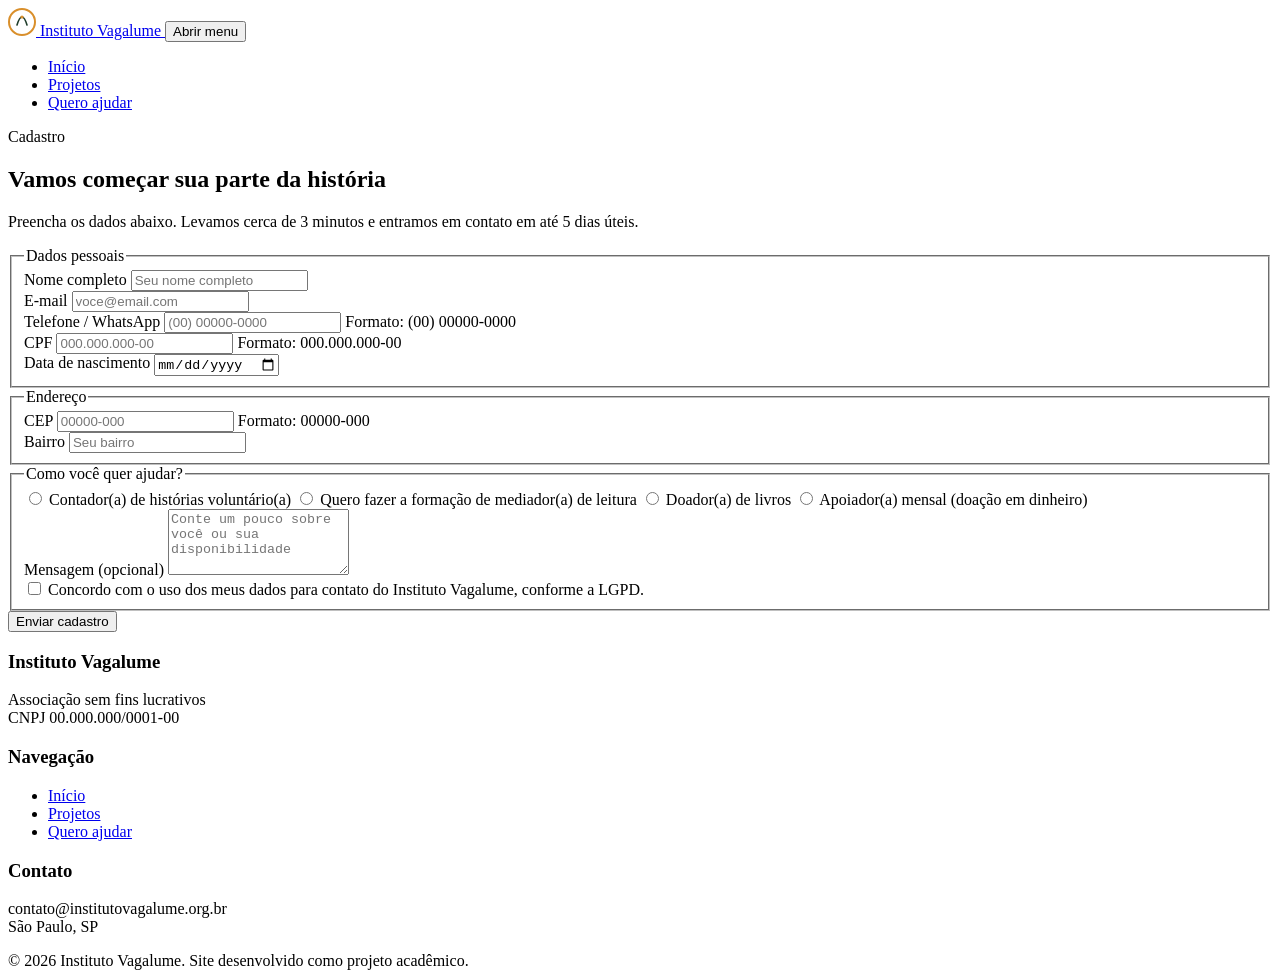
==== cadastro.html @ 4b7a6fb5 "Create cadastro.html for user registration This file contains the HTML structure for the Cadastro pa" ====
<!DOCTYPE html>
<html lang="pt-BR">
<head>
  <meta charset="UTF-8">
  <meta name="viewport" content="width=device-width, initial-scale=1.0">
  <title>Cadastro — Instituto Vagalume</title>
  <meta name="description" content="Cadastre-se como voluntário, mediador de leitura ou apoiador do Instituto Vagalume.">
  <link rel="stylesheet" href="css/styles.css">
</head>
<body>

  <header class="site-header">
    <div class="wrap">
      <a href="index.html" class="brand">
        <svg width="28" height="28" viewBox="0 0 28 28" fill="none" aria-hidden="true">
          <circle cx="14" cy="14" r="13" stroke="#D98F2B" stroke-width="2"/>
          <path d="M9 17c1.5-5 3.5-8 5-8s3.5 3 5 8" stroke="#1F3D2B" stroke-width="1.6" stroke-linecap="round"/>
          <circle cx="14" cy="9" r="1.6" fill="#D98F2B"/>
        </svg>
        Instituto Vagalume
      </a>

      <button class="nav-toggle" id="navToggle" aria-expanded="false" aria-controls="mainNav">
        <span></span>
        <span class="sr-only">Abrir menu</span>
      </button>

      <nav class="main-nav" id="mainNav">
        <div class="wrap">
          <ul>
            <li><a href="index.html">Início</a></li>
            <li><a href="projetos.html">Projetos</a></li>
            <li><a href="cadastro.html" aria-current="page">Quero ajudar</a></li>
          </ul>
        </div>
      </nav>
    </div>
  </header>

  <main>
    <section class="section">
      <div class="wrap">
        <div class="section-head">
          <span class="chapter-mark">Cadastro</span>
          <h1>Vamos começar sua parte da história</h1>
          <p>Preencha os dados abaixo. Levamos cerca de 3 minutos e entramos em contato em até 5 dias úteis.</p>
        </div>

        <div class="form-card">

          <div id="formStatus" class="form-status" role="alert"></div>

          <form id="cadastroForm" novalidate>

            <fieldset>
              <legend>Dados pessoais</legend>

              <div class="field">
                <label for="nome">Nome completo</label>
                <input type="text" id="nome" name="nome" placeholder="Seu nome completo" required minlength="3" autocomplete="name">
              </div>

              <div class="field-row">
                <div class="field">
                  <label for="email">E-mail</label>
                  <input type="email" id="email" name="email" placeholder="voce@email.com" required autocomplete="email">
                </div>

                <div class="field">
                  <label for="telefone">Telefone / WhatsApp</label>
                  <input type="tel" id="telefone" name="telefone"
                         placeholder="(00) 00000-0000"
                         pattern="\(\d{2}\) \d{5}-\d{4}"
                         maxlength="15"
                         inputmode="numeric"
                         required
                         autocomplete="tel">
                  <span class="hint">Formato: (00) 00000-0000</span>
                </div>
              </div>

              <div class="field-row">
                <div class="field">
                  <label for="cpf">CPF</label>
                  <input type="text" id="cpf" name="cpf"
                         placeholder="000.000.000-00"
                         pattern="\d{3}\.\d{3}\.\d{3}-\d{2}"
                         maxlength="14"
                         inputmode="numeric"
                         required>
                  <span class="hint">Formato: 000.000.000-00</span>
                </div>

                <div class="field">
                  <label for="nascimento">Data de nascimento</label>
                  <input type="date" id="nascimento" name="nascimento" required>
                </div>
              </div>
            </fieldset>

            <fieldset>
              <legend>Endereço</legend>

              <div class="field-row">
                <div class="field">
                  <label for="cep">CEP</label>
                  <input type="text" id="cep" name="cep"
                         placeholder="00000-000"
                         pattern="\d{5}-\d{3}"
                         maxlength="9"
                         inputmode="numeric"
                         required>
                  <span class="hint">Formato: 00000-000</span>
                </div>

                <div class="field">
                  <label for="bairro">Bairro</label>
                  <input type="text" id="bairro" name="bairro" placeholder="Seu bairro" required>
                </div>
              </div>
            </fieldset>

            <fieldset>
              <legend>Como você quer ajudar?</legend>

              <div class="field radio-group" role="radiogroup" aria-label="Forma de participação">
                <label>
                  <input type="radio" name="participacao" value="Contador de histórias" required>
                  Contador(a) de histórias voluntário(a)
                </label>
                <label>
                  <input type="radio" name="participacao" value="Mediador de leitura">
                  Quero fazer a formação de mediador(a) de leitura
                </label>
                <label>
                  <input type="radio" name="participacao" value="Doador de livros">
                  Doador(a) de livros
                </label>
                <label>
                  <input type="radio" name="participacao" value="Apoiador mensal">
                  Apoiador(a) mensal (doação em dinheiro)
                </label>
              </div>

              <div class="field">
                <label for="mensagem">Mensagem (opcional)</label>
                <textarea id="mensagem" name="mensagem" rows="4" placeholder="Conte um pouco sobre você ou sua disponibilidade"></textarea>
              </div>

              <div class="field checkbox-group">
                <label>
                  <input type="checkbox" id="termos" name="termos" required>
                  Concordo com o uso dos meus dados para contato do Instituto Vagalume, conforme a LGPD.
                </label>
              </div>
            </fieldset>

            <button type="submit" class="btn btn-primary">Enviar cadastro</button>
          </form>
        </div>
      </div>
    </section>
  </main>

  <footer class="site-footer">
    <div class="wrap">
      <div>
        <h3>Instituto Vagalume</h3>
        <p>Associação sem fins lucrativos<br>CNPJ 00.000.000/0001-00</p>
      </div>
      <div>
        <h3>Navegação</h3>
        <ul class="footer-links">
          <li><a href="index.html">Início</a></li>
          <li><a href="projetos.html">Projetos</a></li>
          <li><a href="cadastro.html">Quero ajudar</a></li>
        </ul>
      </div>
      <div>
        <h3>Contato</h3>
        <p>contato@institutovagalume.org.br<br>São Paulo, SP</p>
      </div>
    </div>
    <div class="wrap footer-bottom">
      &copy; 2026 Instituto Vagalume. Site desenvolvido como projeto acadêmico.
    </div>
  </footer>

  <script src="js/script.js"></script>
</body>
</html>
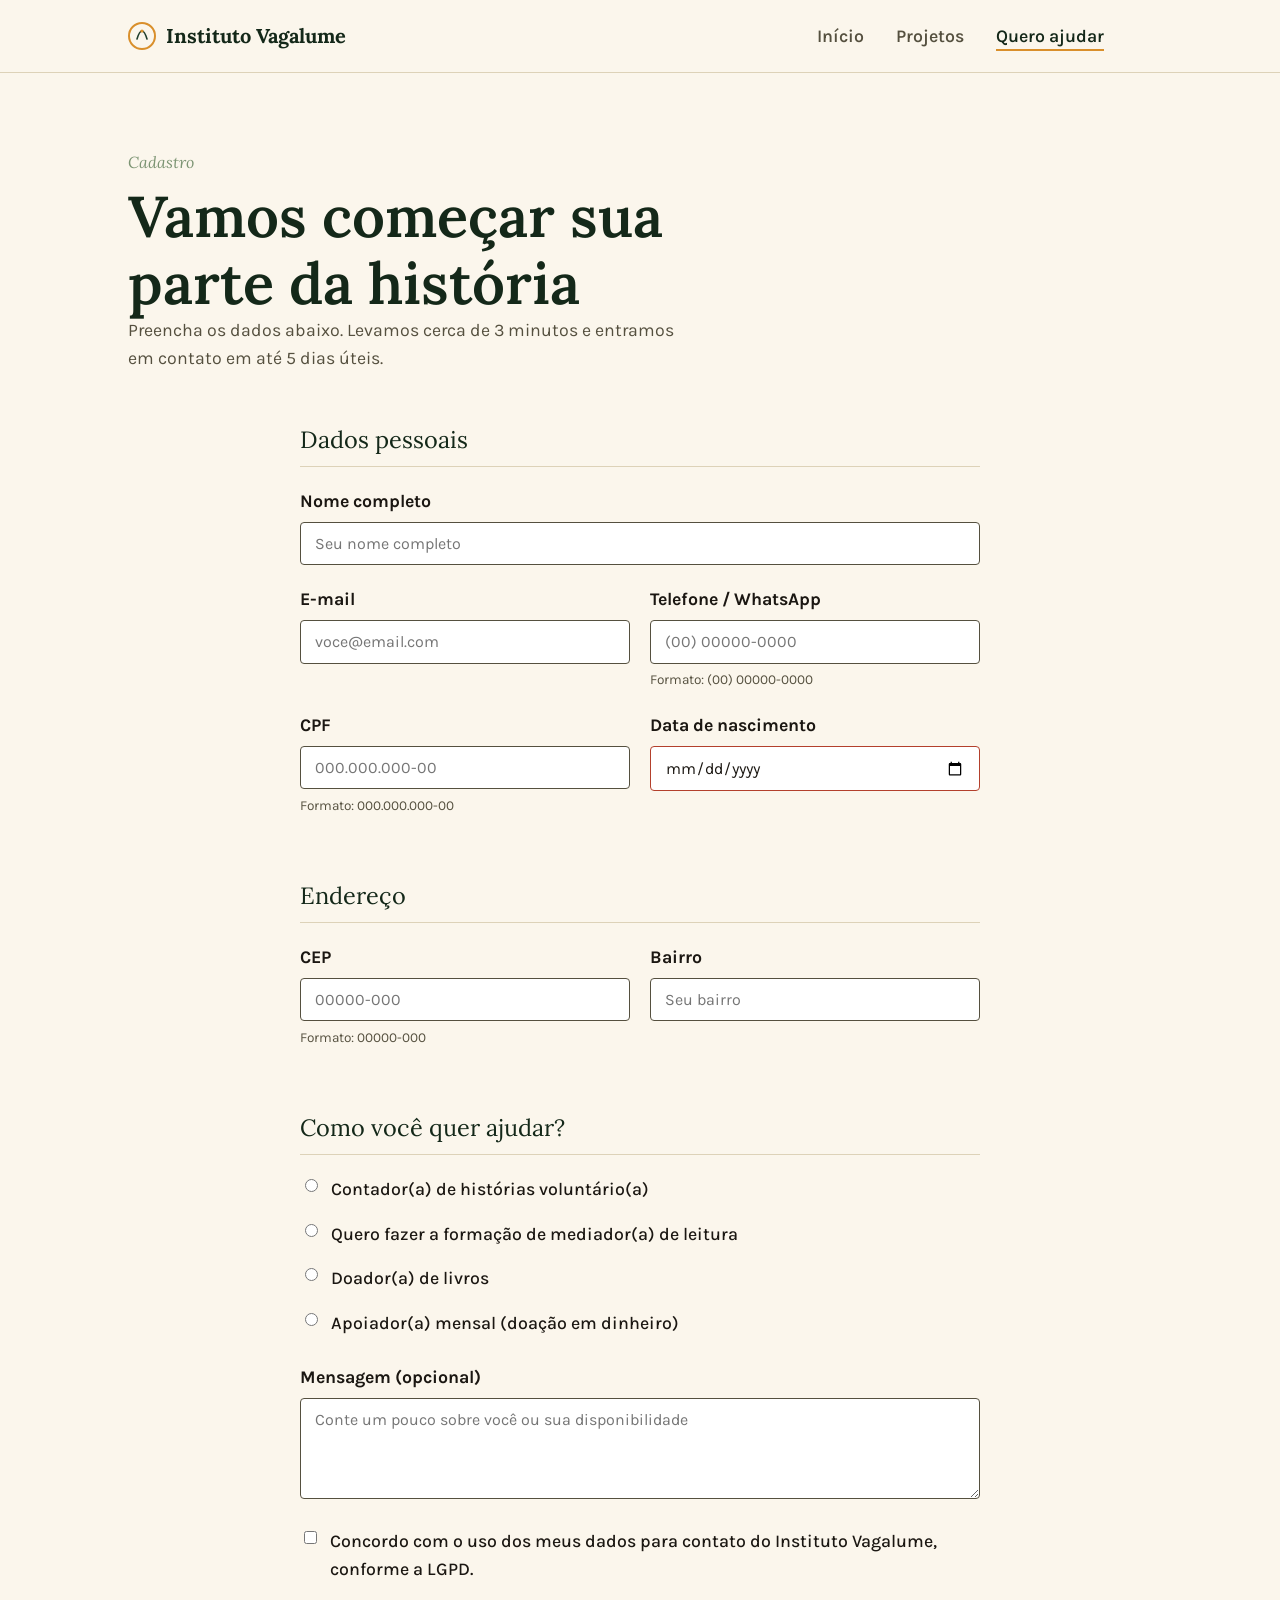
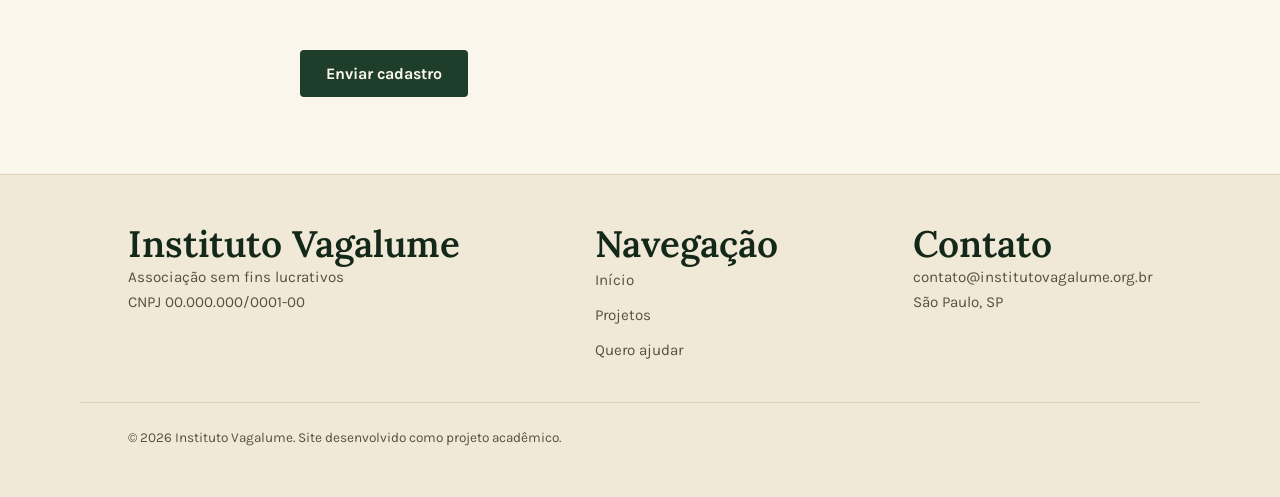
==== commit 45310801: "Change footer headings from h3 to h2" ====
--- a/cadastro.html
+++ b/cadastro.html
@@ -165,11 +165,11 @@
   <footer class="site-footer">
     <div class="wrap">
       <div>
-        <h3>Instituto Vagalume</h3>
+        <h2>Instituto Vagalume</h2>
         <p>Associação sem fins lucrativos<br>CNPJ 00.000.000/0001-00</p>
       </div>
       <div>
-        <h3>Navegação</h3>
+        <h2>Navegação</h2>
         <ul class="footer-links">
           <li><a href="index.html">Início</a></li>
           <li><a href="projetos.html">Projetos</a></li>
@@ -177,7 +177,7 @@
         </ul>
       </div>
       <div>
-        <h3>Contato</h3>
+        <h2>Contato</h2>
         <p>contato@institutovagalume.org.br<br>São Paulo, SP</p>
       </div>
     </div>
--- a/css/styles.css
+++ b/css/styles.css
@@ -0,0 +1,532 @@
+/* ===========================================================
+   Instituto Vagalume — folha de estilos principal
+   =========================================================== */
+
+@import url('https://fonts.googleapis.com/css2?family=Lora:ital,wght@0,500;0,600;0,700;1,500&family=Karla:wght@400;500;600;700&display=swap');
+
+:root {
+  /* --- Paleta --- */
+  --forest:      #1F3D2B;
+  --forest-dark: #142819;
+  --amber:       #D98F2B;
+  --amber-light: #F1C878;
+  --paper:       #FBF6EC;
+  --paper-dim:   #F1E9D8;
+  --ink:         #1B1712;
+  --ink-soft:    #55503F;
+  --sage:        #7C9473;
+  --line:        #DDD2B8;
+
+  /* --- Tipografia --- */
+  --font-display: 'Lora', Georgia, 'Times New Roman', serif;
+  --font-body: 'Karla', -apple-system, BlinkMacSystemFont, sans-serif;
+
+  /* --- Escala --- */
+  --step-1: clamp(1rem, 0.95rem + 0.2vw, 1.125rem);
+  --step-2: clamp(1.25rem, 1.15rem + 0.4vw, 1.5rem);
+  --step-3: clamp(1.75rem, 1.5rem + 1vw, 2.5rem);
+  --step-4: clamp(2.5rem, 2rem + 2vw, 4rem);
+
+  --max-text: 62ch;
+  --max-wide: 1120px;
+}
+
+* { box-sizing: border-box; }
+
+.sr-only {
+  position: absolute;
+  width: 1px; height: 1px;
+  padding: 0; margin: -1px;
+  overflow: hidden;
+  clip: rect(0, 0, 0, 0);
+  white-space: nowrap;
+  border: 0;
+}
+
+html { scroll-behavior: smooth; }
+
+body {
+  margin: 0;
+  background: var(--paper);
+  color: var(--ink);
+  font-family: var(--font-body);
+  font-size: var(--step-1);
+  line-height: 1.6;
+  -webkit-font-smoothing: antialiased;
+}
+
+img { max-width: 100%; display: block; }
+
+a { color: inherit; }
+
+h1, h2, h3 {
+  font-family: var(--font-display);
+  font-weight: 600;
+  line-height: 1.15;
+  margin: 0;
+  color: var(--forest-dark);
+}
+
+h1 { font-size: var(--step-4); }
+h2 { font-size: var(--step-3); }
+h3 { font-size: var(--step-2); }
+
+p { margin: 0 0 1em; max-width: var(--max-text); }
+
+.wrap {
+  max-width: var(--max-wide);
+  margin-inline: auto;
+  padding-inline: clamp(1.25rem, 4vw, 3rem);
+}
+
+/* --- Foco visível para acessibilidade --- */
+a:focus-visible,
+button:focus-visible,
+input:focus-visible,
+textarea:focus-visible,
+select:focus-visible {
+  outline: 3px solid var(--amber);
+  outline-offset: 2px;
+}
+
+/* ===========================================================
+   Cabeçalho / navegação
+   =========================================================== */
+
+.site-header {
+  border-bottom: 1px solid var(--line);
+  background: var(--paper);
+  position: sticky;
+  top: 0;
+  z-index: 20;
+}
+
+.site-header .wrap {
+  display: flex;
+  align-items: center;
+  justify-content: space-between;
+  min-height: 4.5rem;
+}
+
+.brand {
+  display: flex;
+  align-items: center;
+  gap: 0.6rem;
+  font-family: var(--font-display);
+  font-weight: 700;
+  font-size: 1.25rem;
+  color: var(--forest-dark);
+  text-decoration: none;
+}
+
+.brand svg { flex-shrink: 0; }
+
+.nav-toggle {
+  display: none;
+  background: none;
+  border: 1px solid var(--forest);
+  border-radius: 6px;
+  padding: 0.5rem 0.7rem;
+  cursor: pointer;
+}
+.nav-toggle span,
+.nav-toggle span::before,
+.nav-toggle span::after {
+  display: block;
+  width: 20px;
+  height: 2px;
+  background: var(--forest-dark);
+  position: relative;
+  transition: transform 0.2s ease;
+}
+.nav-toggle span::before,
+.nav-toggle span::after { content: ""; position: absolute; }
+.nav-toggle span::before { top: -6px; }
+.nav-toggle span::after { top: 6px; }
+
+.main-nav ul {
+  list-style: none;
+  display: flex;
+  gap: 2rem;
+  margin: 0;
+  padding: 0;
+}
+
+.main-nav a {
+  text-decoration: none;
+  font-weight: 600;
+  color: var(--ink-soft);
+  padding-bottom: 0.2rem;
+  border-bottom: 2px solid transparent;
+}
+.main-nav a[aria-current="page"],
+.main-nav a:hover {
+  color: var(--forest-dark);
+  border-bottom-color: var(--amber);
+}
+
+.btn {
+  display: inline-block;
+  font-family: var(--font-body);
+  font-weight: 700;
+  text-decoration: none;
+  padding: 0.75rem 1.5rem;
+  border-radius: 4px;
+  border: 2px solid transparent;
+  cursor: pointer;
+  font-size: 1rem;
+}
+.btn-primary {
+  background: var(--forest);
+  color: var(--paper);
+}
+.btn-primary:hover { background: var(--forest-dark); }
+.btn-ghost {
+  background: transparent;
+  border-color: var(--forest);
+  color: var(--forest-dark);
+}
+.btn-ghost:hover { background: var(--forest); color: var(--paper); }
+
+/* ===========================================================
+   Hero
+   =========================================================== */
+
+.hero {
+  padding-block: clamp(3rem, 8vw, 6rem);
+  border-bottom: 1px solid var(--line);
+}
+
+.hero .wrap {
+  display: grid;
+  grid-template-columns: 1.2fr 0.8fr;
+  gap: clamp(2rem, 5vw, 4rem);
+  align-items: center;
+}
+
+.hero-eyebrow {
+  font-family: var(--font-body);
+  font-weight: 700;
+  color: var(--amber);
+  font-size: 0.95rem;
+  margin-bottom: 0.75rem;
+  letter-spacing: 0.02em;
+}
+
+.hero h1 { margin-bottom: 1rem; }
+
+.hero .lead {
+  font-size: var(--step-2);
+  color: var(--ink-soft);
+  max-width: 42ch;
+}
+
+.hero-actions {
+  display: flex;
+  gap: 1rem;
+  margin-top: 1.75rem;
+  flex-wrap: wrap;
+}
+
+.hero-figure {
+  aspect-ratio: 4 / 5;
+  border-radius: 4px;
+  background: linear-gradient(160deg, var(--forest) 0%, var(--forest-dark) 100%);
+  position: relative;
+  overflow: hidden;
+}
+.hero-figure img { width: 100%; height: 100%; object-fit: cover; }
+
+/* ===========================================================
+   Seções gerais / "capítulos"
+   =========================================================== */
+
+.section {
+  padding-block: clamp(3rem, 6vw, 5rem);
+}
+
+.section + .section { border-top: 1px solid var(--line); }
+
+.section-alt { background: var(--paper-dim); }
+
+.chapter-mark {
+  font-family: var(--font-display);
+  font-style: italic;
+  color: var(--sage);
+  font-size: 1rem;
+  margin-bottom: 0.5rem;
+  display: block;
+}
+
+.section-head {
+  max-width: 52ch;
+  margin-bottom: clamp(2rem, 4vw, 3rem);
+}
+
+.section-head p { color: var(--ink-soft); }
+
+/* --- Estatísticas de impacto --- */
+.stats {
+  display: grid;
+  grid-template-columns: repeat(3, 1fr);
+  gap: 2rem;
+}
+.stat dt {
+  font-family: var(--font-display);
+  font-size: var(--step-3);
+  color: var(--forest);
+  font-weight: 700;
+}
+.stat dd {
+  margin: 0.25rem 0 0;
+  color: var(--ink-soft);
+  font-weight: 600;
+}
+
+/* --- Capítulos / projetos --- */
+.chapters { display: flex; flex-direction: column; }
+
+.chapter {
+  display: grid;
+  grid-template-columns: 5rem 1fr;
+  gap: 1.5rem;
+  padding-block: 2rem;
+  border-top: 1px solid var(--line);
+}
+.chapter:first-child { border-top: none; }
+
+.chapter-num {
+  font-family: var(--font-display);
+  font-size: var(--step-3);
+  color: var(--line);
+  font-weight: 700;
+  line-height: 1;
+}
+
+.chapter h3 { margin-bottom: 0.5rem; }
+.chapter p { color: var(--ink-soft); margin-bottom: 0.75rem; }
+
+.tag-list {
+  list-style: none;
+  display: flex;
+  flex-wrap: wrap;
+  gap: 0.5rem;
+  padding: 0;
+  margin: 0;
+}
+.tag-list li {
+  font-size: 0.85rem;
+  font-weight: 600;
+  color: var(--forest-dark);
+  background: var(--paper-dim);
+  border: 1px solid var(--line);
+  padding: 0.25rem 0.65rem;
+  border-radius: 999px;
+}
+
+/* --- Citação --- */
+.quote {
+  border-left: 3px solid var(--amber);
+  padding-left: 1.5rem;
+  margin: 0;
+  font-family: var(--font-display);
+  font-style: italic;
+  font-size: var(--step-2);
+  color: var(--forest-dark);
+  max-width: 48ch;
+}
+.quote cite {
+  display: block;
+  font-family: var(--font-body);
+  font-style: normal;
+  font-weight: 700;
+  font-size: 0.9rem;
+  color: var(--ink-soft);
+  margin-top: 1rem;
+}
+
+/* --- CTA final --- */
+.cta {
+  background: var(--forest);
+  color: var(--paper);
+}
+.cta h2 { color: var(--paper); }
+.cta p { color: var(--paper-dim); }
+.cta .btn-ghost { border-color: var(--paper); color: var(--paper); }
+.cta .btn-ghost:hover { background: var(--paper); color: var(--forest-dark); }
+
+/* ===========================================================
+   Formulário de cadastro
+   =========================================================== */
+
+.form-card {
+  max-width: 680px;
+  margin-inline: auto;
+}
+
+fieldset {
+  border: none;
+  padding: 0;
+  margin: 0 0 2.5rem;
+}
+
+legend {
+  font-family: var(--font-display);
+  font-size: var(--step-2);
+  color: var(--forest-dark);
+  padding: 0;
+  margin-bottom: 1.25rem;
+  border-bottom: 1px solid var(--line);
+  padding-bottom: 0.5rem;
+  width: 100%;
+}
+
+.field {
+  margin-bottom: 1.25rem;
+}
+
+.field label {
+  display: block;
+  font-weight: 700;
+  margin-bottom: 0.4rem;
+  color: var(--ink);
+}
+
+.field .hint {
+  display: block;
+  font-size: 0.85rem;
+  color: var(--ink-soft);
+  margin-top: 0.35rem;
+}
+
+.field input,
+.field select,
+.field textarea {
+  width: 100%;
+  font-family: var(--font-body);
+  font-size: 1rem;
+  padding: 0.7rem 0.85rem;
+  border: 1px solid var(--ink-soft);
+  border-radius: 4px;
+  background: #fff;
+  color: var(--ink);
+}
+
+.field input:invalid:not(:placeholder-shown) {
+  border-color: #b3402c;
+}
+
+.field input:valid:not(:placeholder-shown) {
+  border-color: var(--sage);
+}
+
+.field-row {
+  display: grid;
+  grid-template-columns: 1fr 1fr;
+  gap: 1.25rem;
+}
+
+.radio-group,
+.checkbox-group {
+  display: flex;
+  flex-direction: column;
+  gap: 0.6rem;
+}
+.radio-group label,
+.checkbox-group label {
+  display: flex;
+  align-items: flex-start;
+  gap: 0.6rem;
+  font-weight: 500;
+  cursor: pointer;
+}
+.radio-group input,
+.checkbox-group input {
+  width: auto;
+  margin-top: 0.25rem;
+}
+
+.form-status {
+  border-radius: 4px;
+  padding: 1rem 1.25rem;
+  margin-bottom: 1.5rem;
+  font-weight: 600;
+  display: none;
+}
+.form-status.is-visible { display: block; }
+.form-status.success {
+  background: #E7EFDF;
+  color: var(--forest-dark);
+  border: 1px solid var(--sage);
+}
+.form-status.error {
+  background: #F6E3DD;
+  color: #7A2E1B;
+  border: 1px solid #C9765B;
+}
+
+/* ===========================================================
+   Rodapé
+   =========================================================== */
+
+.site-footer {
+  border-top: 1px solid var(--line);
+  padding-block: 3rem;
+  background: var(--paper-dim);
+}
+.site-footer .wrap {
+  display: flex;
+  justify-content: space-between;
+  gap: 2rem;
+  flex-wrap: wrap;
+}
+.site-footer h3 { font-size: 1.1rem; margin-bottom: 0.75rem; }
+.site-footer p, .site-footer a { color: var(--ink-soft); font-size: 0.95rem; }
+.footer-links { list-style: none; padding: 0; margin: 0; }
+.footer-links li { margin-bottom: 0.4rem; }
+.footer-links a { text-decoration: none; }
+.footer-links a:hover { color: var(--forest-dark); }
+.footer-bottom {
+  margin-top: 2rem;
+  padding-top: 1.5rem;
+  border-top: 1px solid var(--line);
+  font-size: 0.85rem;
+  color: var(--ink-soft);
+}
+
+/* ===========================================================
+   Responsivo
+   =========================================================== */
+
+@media (max-width: 860px) {
+  .hero .wrap { grid-template-columns: 1fr; }
+  .hero-figure { order: -1; max-width: 260px; margin-inline: auto; }
+  .stats { grid-template-columns: 1fr; gap: 1.5rem; }
+  .chapter { grid-template-columns: 1fr; gap: 0.5rem; }
+  .field-row { grid-template-columns: 1fr; }
+}
+
+@media (max-width: 700px) {
+  .nav-toggle { display: inline-flex; align-items: center; justify-content: center; }
+  .main-nav {
+    position: absolute;
+    top: 100%; left: 0; right: 0;
+    background: var(--paper);
+    border-bottom: 1px solid var(--line);
+    display: none;
+  }
+  .main-nav.is-open { display: block; }
+  .main-nav .wrap { padding-block: 1rem; }
+  .main-nav ul { flex-direction: column; gap: 0; }
+  .main-nav a {
+    display: block;
+    padding: 0.9rem 0;
+    border-bottom: 1px solid var(--line);
+  }
+  .site-header .wrap { position: relative; }
+}
+
+@media (prefers-reduced-motion: reduce) {
+  html { scroll-behavior: auto; }
+  * { transition: none !important; }
+}
